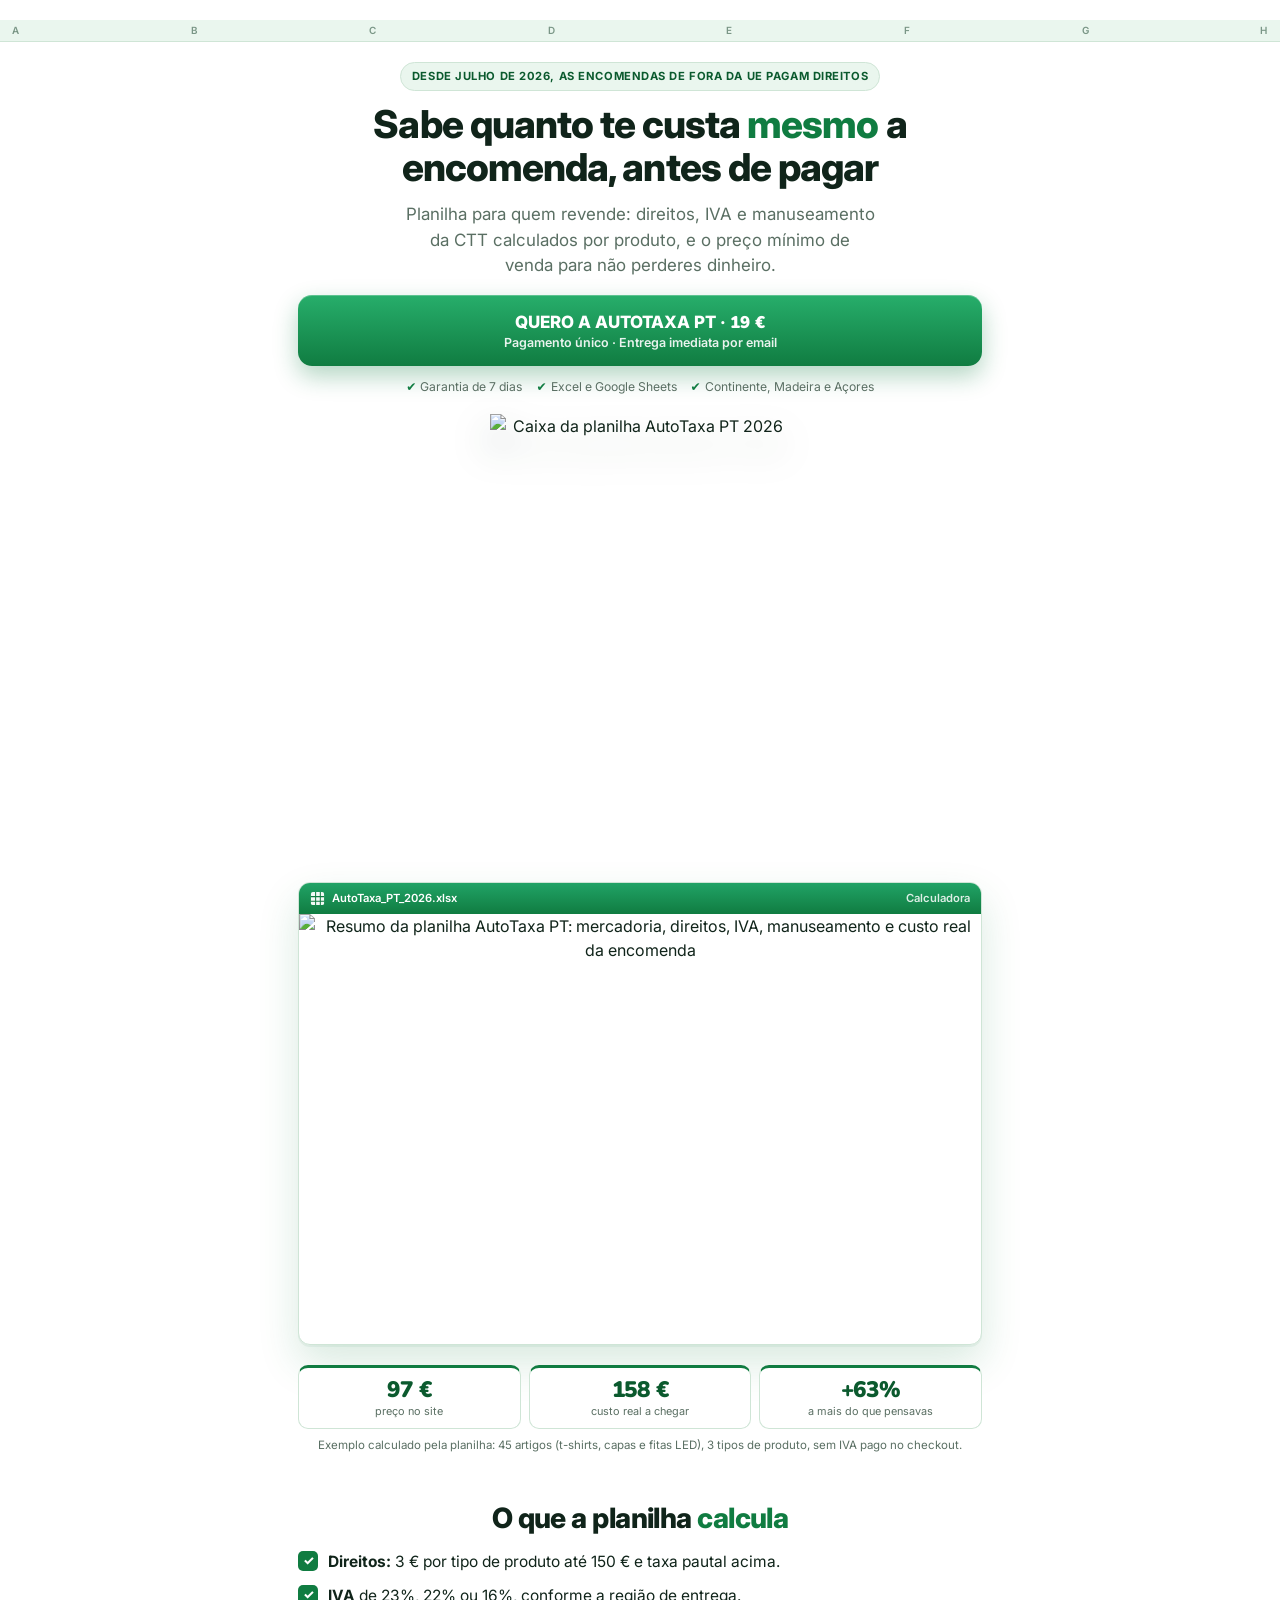
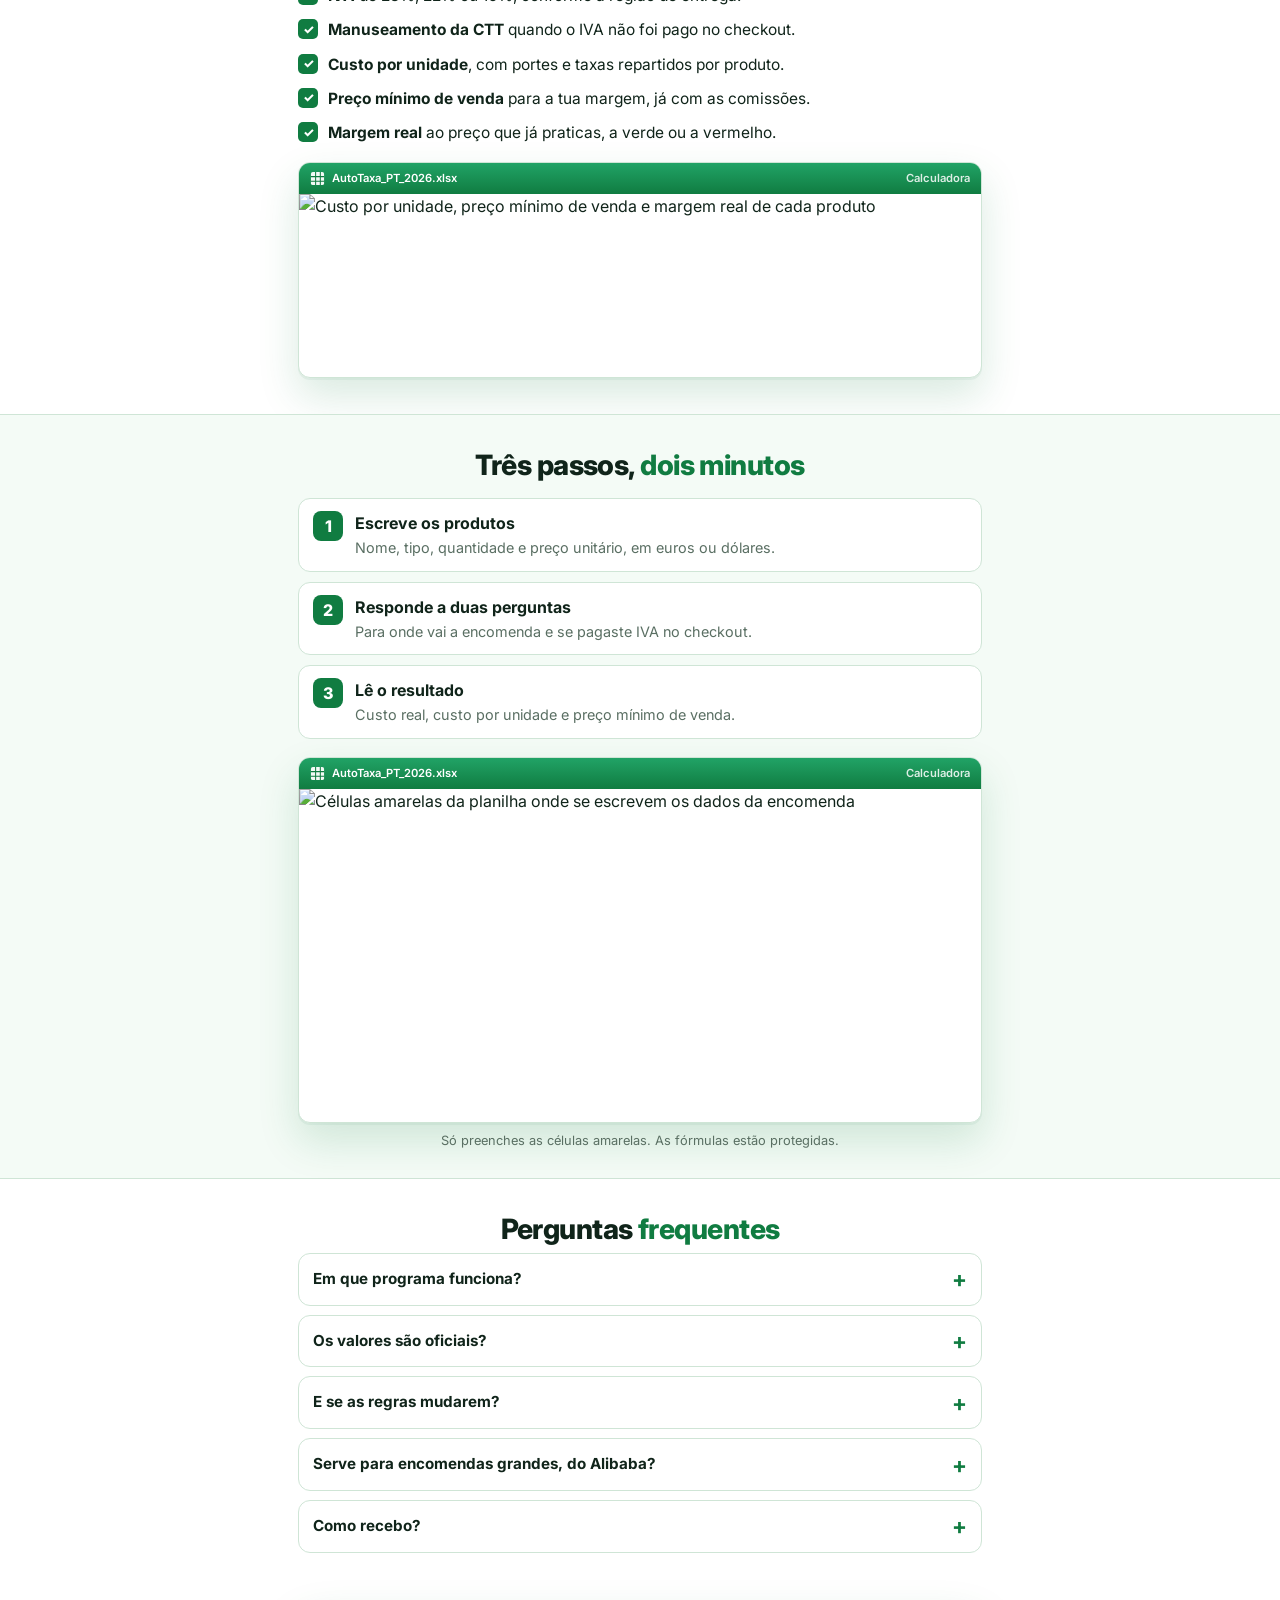
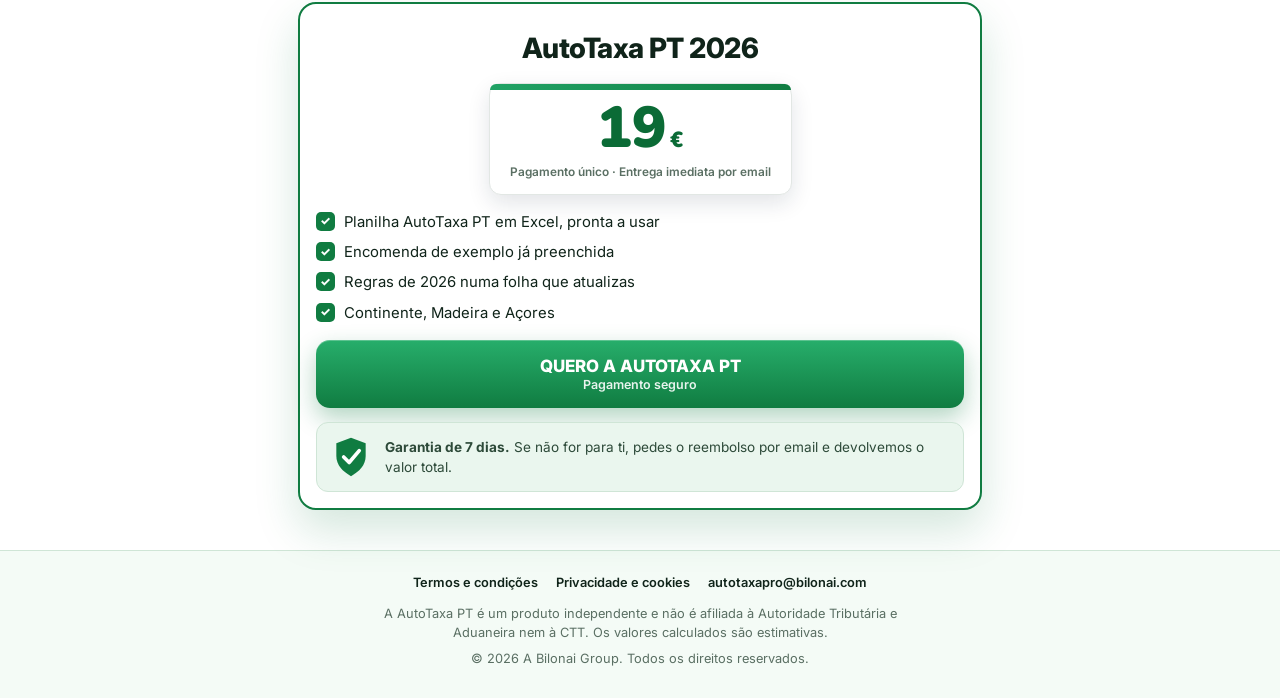
==== index.html @ 0595fadc "Add files via upload" ====
<!doctype html>
<html lang="pt-PT">
<head>
<meta charset="utf-8">
<meta name="viewport" content="width=device-width,initial-scale=1,viewport-fit=cover">
<title>AutoTaxa PT · Quanto custa mesmo a tua encomenda de fora da UE</title>
<meta name="description" content="Planilha para revendedores: direitos de 3 € por tipo de produto, IVA e manuseamento CTT calculados por produto, com o preço mínimo de venda. 19 €.">
<meta name="theme-color" content="#107c41">
<link rel="icon" type="image/png" href="favicon.png">
<link rel="preconnect" href="https://fonts.googleapis.com">
<link rel="preconnect" href="https://fonts.gstatic.com" crossorigin>
<link rel="stylesheet" href="https://fonts.googleapis.com/css2?family=Inter:wght@400;500;600;700;800&family=Nunito:wght@800;900&display=swap">
<link rel="stylesheet" href="pro.css">
</head>
<body>
<main>
<header class="hero">
  <div class="colstrip" aria-hidden="true"><span>A</span><span>B</span><span>C</span><span>D</span><span>E</span><span>F</span><span>G</span><span>H</span></div>
  <div class="wrap" style="padding-top:20px">
  <span class="eyebrow">Desde julho de 2026, as encomendas de fora da UE pagam direitos</span>
  <h1>Sabe quanto te custa <mark>mesmo</mark> a encomenda, antes de pagar</h1>
  <p class="sub">Planilha para quem revende: direitos, IVA e manuseamento da CTT calculados por produto, e o preço mínimo de venda para não perderes dinheiro.</p>
  <a class="btn" data-checkout="pro" href="#oferta">QUERO A AUTOTAXA PT · <b class="px">19 €</b><span>Pagamento único · Entrega imediata por email</span></a>
  <p class="trust"><span><i>✔</i>Garantia de 7 dias</span><span><i>✔</i>Excel e Google Sheets</span><span><i>✔</i>Continente, Madeira e Açores</span></p>
  <img class="pack" src="assets/img/caixa.webp" width="300" height="450" alt="Caixa da planilha AutoTaxa PT 2026" loading="eager">
  <figure class="win"><div class="win-bar"><svg viewBox="0 0 16 16" aria-hidden="true"><rect x="1" y="1" width="14" height="14" rx="2" fill="#fff" fill-opacity=".95"/><path d="M1 6h14M1 11h14M6 1v14M11 1v14" stroke="#107c41" stroke-width="1.1"/></svg><span>AutoTaxa_PT_2026.xlsx</span><b>Calculadora</b></div><img src="assets/img/resumo.webp" width="520" height="328" alt="Resumo da planilha AutoTaxa PT: mercadoria, direitos, IVA, manuseamento e custo real da encomenda" loading="eager"></figure>
  <div class="stats" aria-label="Exemplo da planilha">
    <div><b class="px">97 €</b><span>preço no site</span></div>
    <div><b class="px">158 €</b><span>custo real a chegar</span></div>
    <div><b class="px">+63%</b><span>a mais do que pensavas</span></div>
  </div>
  <p class="example-note">Exemplo calculado pela planilha: 45 artigos (t-shirts, capas e fitas LED), 3 tipos de produto, sem IVA pago no checkout.</p>
  </div>
</header>

<section><div class="wrap">
  <h2>O que a planilha <span>calcula</span></h2>
  <ul class="list">
    <li><b>Direitos:</b> 3 € por tipo de produto até 150 € e taxa pautal acima.</li>
    <li><b>IVA</b> de 23%, 22% ou 16%, conforme a região de entrega.</li>
    <li><b>Manuseamento da CTT</b> quando o IVA não foi pago no checkout.</li>
    <li><b>Custo por unidade</b>, com portes e taxas repartidos por produto.</li>
    <li><b>Preço mínimo de venda</b> para a tua margem, já com as comissões.</li>
    <li><b>Margem real</b> ao preço que já praticas, a verde ou a vermelho.</li>
  </ul>
  <figure class="win"><div class="win-bar"><svg viewBox="0 0 16 16" aria-hidden="true"><rect x="1" y="1" width="14" height="14" rx="2" fill="#fff" fill-opacity=".95"/><path d="M1 6h14M1 11h14M6 1v14M11 1v14" stroke="#107c41" stroke-width="1.1"/></svg><span>AutoTaxa_PT_2026.xlsx</span><b>Calculadora</b></div><img src="assets/img/precos.webp" width="755" height="202" alt="Custo por unidade, preço mínimo de venda e margem real de cada produto" loading="lazy"></figure>
</div></section>

<div class="alt"><div class="wrap">
  <h2>Três passos, <span>dois minutos</span></h2>
  <ol class="steps">
    <li><b>Escreve os produtos</b><span>Nome, tipo, quantidade e preço unitário, em euros ou dólares.</span></li>
    <li><b>Responde a duas perguntas</b><span>Para onde vai a encomenda e se pagaste IVA no checkout.</span></li>
    <li><b>Lê o resultado</b><span>Custo real, custo por unidade e preço mínimo de venda.</span></li>
  </ol>
  <figure class="win"><div class="win-bar"><svg viewBox="0 0 16 16" aria-hidden="true"><rect x="1" y="1" width="14" height="14" rx="2" fill="#fff" fill-opacity=".95"/><path d="M1 6h14M1 11h14M6 1v14M11 1v14" stroke="#107c41" stroke-width="1.1"/></svg><span>AutoTaxa_PT_2026.xlsx</span><b>Calculadora</b></div><img src="assets/img/dados.webp" width="565" height="276" alt="Células amarelas da planilha onde se escrevem os dados da encomenda" loading="lazy"></figure>
  <p class="cap">Só preenches as células amarelas. As fórmulas estão protegidas.</p>
</div></div>

<section><div class="wrap">
  <h2>Perguntas <span>frequentes</span></h2>
  <details><summary>Em que programa funciona?</summary><p>No Excel (computador ou telemóvel) e no Google Sheets.</p></details>
  <details><summary>Os valores são oficiais?</summary><p>São uma estimativa feita com as regras publicadas pela CTT. O valor oficial é o apurado pela Autoridade Tributária e Aduaneira ou pela transportadora.</p></details>
  <details><summary>E se as regras mudarem?</summary><p>Todos os valores (direito fixo, IVA, manuseamento, câmbio) estão numa folha de parâmetros que atualizas em segundos. Quando as regras mudarem, atualizamos a planilha.</p></details>
  <details><summary>Serve para encomendas grandes, do Alibaba?</summary><p>Sim. Acima de 150 € a planilha usa a taxa pautal de cada produto e o custo do despacho.</p></details>
  <details><summary>Como recebo?</summary><p>Por email, logo após o pagamento.</p></details>
</div></section>

<section id="oferta"><div class="wrap">
  <div class="offer">
    <h2 style="margin-top:6px">AutoTaxa PT 2026</h2>
    <div class="tagwrap"><div class="pricetag"><span class="now px">19<small>€</small></span><span class="note">Pagamento único · Entrega imediata por email</span></div></div>
    <ul>
      <li>Planilha AutoTaxa PT em Excel, pronta a usar</li>
      <li>Encomenda de exemplo já preenchida</li>
      <li>Regras de 2026 numa folha que atualizas</li>
      <li>Continente, Madeira e Açores</li>
    </ul>
    <a class="btn" data-checkout="pro" href="#">QUERO A AUTOTAXA PT<span>Pagamento seguro</span></a>
    <div class="guarantee"><svg viewBox="0 0 48 48" aria-hidden="true"><path d="M24 3 L40 9 V23 C40 33 33 40 24 45 C15 40 8 33 8 23 V9 Z" fill="#107c41"/><path d="M16 24 L22 30 L33 17" fill="none" stroke="#fff" stroke-width="4" stroke-linecap="round" stroke-linejoin="round"/></svg><p><b>Garantia de 7 dias.</b> Se não for para ti, pedes o reembolso por email e devolvemos o valor total.</p></div>
  </div>
</div></section>
</main>
<footer class="site-footer"><div class="wrap">
  <nav><a href="termos.html">Termos e condições</a><a href="privacidade.html">Privacidade e cookies</a><a data-cfg-row data-cfg="email" href="#">Suporte</a></nav>
  <p>A AutoTaxa PT é um produto independente e não é afiliada à Autoridade Tributária e Aduaneira nem à CTT. Os valores calculados são estimativas.</p>
  <p>© <span id="year">2026</span> <span data-cfg="vendedor">A Bilonai Group</span>. Todos os direitos reservados.</p>
</div></footer>
<script src="config.js"></script>
<script src="site.js"></script>
</body>
</html>
---- pro.css ----
/* AutoTaxa Pro · tema branco e verde (estilo folha de cálculo) */
:root{--g:#107c41;--g2:#21a366;--g3:#0b5a2e;--mint:#eaf6ee;--mint2:#f4fbf6;--line:#cfe5d6;--ink:#10241a;--mut:#5a6f63;--red:#b3151f;--navy:#14213d;--cta1:#27ae6b;--cta2:#107c41;--warn:#d93636}
*{box-sizing:border-box;margin:0;padding:0}
html{-webkit-text-size-adjust:100%;background:#fff;color-scheme:light}
body{font-family:'Inter',system-ui,-apple-system,Segoe UI,Roboto,sans-serif;background:#fff;color:var(--ink);line-height:1.5;min-height:100vh}
body::before{content:'';position:absolute;inset:0 0 auto 0;height:560px;z-index:-1;pointer-events:none;background-image:linear-gradient(#e4f0e8 1px,transparent 1px),linear-gradient(90deg,#e4f0e8 1px,transparent 1px);background-size:64px 26px;-webkit-mask-image:linear-gradient(#000 0,transparent 100%);mask-image:linear-gradient(#000 0,transparent 100%)}
img{max-width:100%;height:auto;display:block}
a{color:inherit}
[hidden]{display:none!important}
.px{font-family:'Nunito','Inter',sans-serif;font-weight:900;font-variant-numeric:tabular-nums;letter-spacing:-.01em}
.wrap{width:100%;max-width:560px;margin:0 auto;padding:0 18px}
section{padding:34px 0 6px}
h1{font-size:clamp(1.6rem,6.6vw,2.4rem);line-height:1.14;font-weight:800;letter-spacing:-.025em;text-align:center;color:var(--ink)}
h1 mark{background:none;color:var(--g)}
h1 .soft{color:var(--mut);font-weight:600}
h2{font-size:clamp(1.3rem,5.2vw,1.75rem);line-height:1.2;font-weight:800;text-align:center;letter-spacing:-.02em;margin-bottom:6px}
h2 span{color:var(--g)}
.lead{color:var(--mut);text-align:center;font-size:.95rem;margin:0 auto 16px;max-width:460px}

/* colunas decorativas estilo folha */
.colstrip{display:flex;justify-content:space-between;background:var(--mint);border-bottom:1px solid var(--line);padding:3px 12px;font-size:.62rem;font-weight:600;color:#7a9686;letter-spacing:.08em}

/* barra de prova */
.live-bar{position:fixed;top:0;left:0;right:0;z-index:60;background:var(--g);color:#fff;text-align:center;font-weight:700;padding:9px 12px;font-size:.84rem;animation:barIn .5s ease}
body.bar-on{padding-top:38px}
@keyframes barIn{from{transform:translateY(-100%)}to{transform:none}}

/* hero */
.hero{padding:20px 0 8px;text-align:center}
.eyebrow{display:inline-block;font-size:.7rem;font-weight:700;letter-spacing:.05em;text-transform:uppercase;color:var(--g3);background:var(--mint);border:1px solid var(--line);padding:5px 11px;border-radius:999px;margin-bottom:12px}
.sub{margin:12px auto 16px;color:var(--mut);font-size:clamp(.95rem,3.8vw,1.06rem);max-width:470px}

/* botões */
.btn{display:block;width:100%;text-align:center;text-decoration:none;font:800 1.06rem 'Inter',sans-serif;color:#fff;background:linear-gradient(180deg,var(--cta1),var(--cta2));padding:16px 18px;border-radius:14px;border:0;box-shadow:0 10px 24px rgba(16,124,65,.32),inset 0 1px 0 rgba(255,255,255,.25);animation:pulse 2.6s ease-in-out infinite}
.btn span{display:block;font-size:.78rem;font-weight:600;opacity:.9;margin-top:1px}
.btn:active{transform:scale(.98)}
.btn.ghost{background:#fff;color:var(--g3);border:2px solid var(--g);box-shadow:none;animation:none}
@keyframes pulse{0%,100%{box-shadow:0 10px 24px rgba(16,124,65,.32),0 0 0 0 rgba(33,163,102,.35)}50%{box-shadow:0 10px 24px rgba(16,124,65,.32),0 0 0 10px rgba(33,163,102,0)}}
.trust{display:flex;justify-content:center;flex-wrap:wrap;gap:6px 14px;margin:12px 0 0;font-size:.76rem;color:var(--mut)}
.trust i{font-style:normal;color:var(--g);font-weight:800;margin-right:4px}

/* janela de folha de cálculo (prints) */
.win{margin:18px auto 0;border:1px solid var(--line);border-radius:12px;overflow:hidden;background:#fff;box-shadow:0 18px 40px rgba(16,124,65,.16),0 2px 0 rgba(16,124,65,.06)}
.win-bar{display:flex;align-items:center;gap:7px;background:linear-gradient(180deg,var(--g2),var(--g));color:#fff;padding:7px 11px;font-size:.7rem;font-weight:600}
.win-bar svg{width:15px;height:15px;flex:none}
.win-bar b{margin-left:auto;font-weight:600;opacity:.85}
.win img{width:100%}
.cap{font-size:.8rem;color:var(--mut);text-align:center;margin:8px auto 0;max-width:420px}
.stats{display:grid;grid-template-columns:repeat(3,1fr);gap:8px;margin:20px 0 0}
.stats div{background:#fff;border:1px solid var(--line);border-top:3px solid var(--g);border-radius:10px;padding:10px 4px 9px;text-align:center}
.stats b{display:block;font-size:clamp(1.05rem,4.8vw,1.4rem);color:var(--g3);line-height:1.1}
.stats span{display:block;font-size:.68rem;color:var(--mut);margin-top:3px;line-height:1.25;padding:0 3px}
.example-note{font-size:.72rem;color:var(--mut);text-align:center;margin:8px 0 6px}

/* secções */
.alt{background:var(--mint2);border-top:1px solid var(--line);border-bottom:1px solid var(--line);margin-top:30px;padding:34px 0 28px}
.list{list-style:none;display:grid;gap:11px;margin:14px 0}
.list li{padding-left:30px;position:relative;font-size:.97rem}
.list li b{color:var(--ink)}
.list li::before{content:'✓';position:absolute;left:0;top:1px;width:20px;height:20px;border-radius:5px;background:var(--g);color:#fff;font-weight:800;font-size:.8rem;display:grid;place-items:center}
.steps{list-style:none;counter-reset:s;display:grid;gap:10px;margin:16px 0 4px}
.steps li{counter-increment:s;position:relative;background:#fff;border:1px solid var(--line);border-radius:12px;padding:12px 14px 12px 56px}
.steps li::before{content:counter(s);position:absolute;left:14px;top:12px;width:30px;height:30px;border-radius:8px;background:var(--g);color:#fff;font-weight:800;display:grid;place-items:center}
.steps b{display:block;font-weight:700}
.steps span{display:block;color:var(--mut);font-size:.9rem;margin-top:2px}
.pair{display:grid;gap:16px}
.legend-chip{display:inline-block;font-size:.72rem;font-weight:700;color:var(--g3);background:var(--mint);border:1px solid var(--line);border-radius:6px;padding:2px 8px;margin:0 0 8px}

/* testemunhos */
.carousel{display:flex;gap:12px;overflow-x:auto;scroll-snap-type:x mandatory;padding:4px 18px 14px;margin:0 -18px;-webkit-overflow-scrolling:touch;scrollbar-width:none}
.carousel::-webkit-scrollbar{display:none}
.carousel img{flex:0 0 76%;max-width:300px;scroll-snap-align:center;border-radius:14px;border:1px solid var(--line);background:#fff;box-shadow:0 8px 20px rgba(16,124,65,.1)}
.swipe{text-align:center;font-size:.78rem;color:var(--mut);margin-top:-4px}

/* copy */
.copy p{margin:10px 0}
.copy .for{background:var(--mint);border:1px solid var(--line);border-left:4px solid var(--g);border-radius:10px;padding:4px 14px}
.copy .for p{font-size:.95rem}
.callout{background:#fff8e6;border:1px solid #f0d98a;border-radius:12px;padding:12px 14px;margin:16px 0;font-size:.95rem;text-align:center}
.callout b{color:var(--red)}

/* faq */
details{background:#fff;border:1px solid var(--line);border-radius:12px;margin-bottom:9px;overflow:hidden}
summary{cursor:pointer;list-style:none;padding:14px 44px 14px 14px;font-weight:700;font-size:.95rem;position:relative}
summary::-webkit-details-marker{display:none}
summary::after{content:'+';position:absolute;right:14px;top:50%;transform:translateY(-50%);color:var(--g);font-size:1.4rem;font-weight:700}
details[open] summary::after{content:'–'}
details[open]{border-color:var(--g2)}
details p{padding:0 14px 14px;color:#33493c;font-size:.93rem}

/* etiqueta de preço (estilo prateleira) */
.pricetag{display:inline-block;background:#fff;border:1px solid #e2e7e4;border-radius:12px;padding:10px 20px 12px;box-shadow:0 8px 22px rgba(20,33,61,.12);position:relative;text-align:center;min-width:210px}
.pricetag::before{content:'';position:absolute;left:0;right:0;top:0;height:6px;background:linear-gradient(90deg,var(--g2),var(--g));border-radius:12px 12px 0 0}
.pricetag .old{display:inline-block;position:relative;color:var(--navy);font-size:1.7rem;margin-top:14px;line-height:1}
.pricetag .old::after{content:'';position:absolute;left:-4px;right:-4px;top:52%;height:3px;background:var(--red);transform:rotate(-6deg);border-radius:2px}
.pricetag .old small{font-size:.5em;font-weight:800;margin-left:3px}
.pricetag .now{display:block;color:#0b6b36;font-size:clamp(2.6rem,13vw,3.6rem);line-height:1;margin-top:6px}
.pricetag .now small{font-size:.38em;margin-left:4px}
.pricetag .note{display:block;font-family:'Inter',sans-serif;font-size:.74rem;font-weight:600;color:var(--mut);margin-top:6px}
.tagwrap{text-align:center;margin:18px 0 6px}

/* oferta */
.offer{background:#fff;border:2px solid var(--g);border-radius:18px;padding:22px 16px 16px;text-align:center;box-shadow:0 20px 44px rgba(16,124,65,.18);position:relative}
.offer .ribbon{position:absolute;top:-13px;left:50%;transform:translateX(-50%);background:var(--g);color:#fff;font-size:.72rem;font-weight:800;letter-spacing:.06em;text-transform:uppercase;padding:5px 14px;border-radius:999px;white-space:nowrap}
.offer ul{list-style:none;text-align:left;display:grid;gap:8px;margin:16px 0 16px;font-size:.93rem}
.offer li{padding-left:28px;position:relative}
.offer li::before{content:'✓';position:absolute;left:0;top:1px;width:19px;height:19px;border-radius:5px;background:var(--g);color:#fff;font-weight:800;font-size:.75rem;display:grid;place-items:center}
.guarantee{display:flex;gap:12px;align-items:center;text-align:left;background:var(--mint);border:1px solid var(--line);border-radius:12px;padding:12px;margin-top:14px;font-size:.85rem;color:#2d4a39}
.guarantee svg{width:44px;height:44px;flex:none}
.guarantee p{margin:0}

/* sticky + footer */
.sticky{position:fixed;left:0;right:0;bottom:0;z-index:50;padding:10px 14px calc(10px + env(safe-area-inset-bottom));background:rgba(255,255,255,.97);border-top:2px solid var(--g);box-shadow:0 -8px 24px rgba(16,124,65,.14);transform:translateY(110%);transition:transform .35s ease}
.sticky.show{transform:none}
.sticky .btn{max-width:520px;margin:0 auto;padding:12px 14px;font-size:1rem;animation:none}
.sticky .btn span{font-size:.72rem}
.site-footer{border-top:1px solid var(--line);margin-top:34px;padding:22px 0 24px;text-align:center;color:var(--mut);font-size:.8rem;background:var(--mint2)}
.site-footer nav{display:flex;justify-content:center;gap:18px;margin-bottom:12px;flex-wrap:wrap}
.site-footer nav a{color:var(--ink);text-decoration:none;font-weight:600}
.site-footer p{max-width:520px;margin:6px auto}
body.has-sticky .site-footer{padding-bottom:96px}

/* downsell / mini */
.ds-banner{background:var(--warn);color:#fff;text-align:center;font-weight:800;padding:10px 14px;font-size:.88rem;letter-spacing:.02em}
.ds-banner.off{background:#64748b}
.ds{padding:20px 0 8px;text-align:center}
.ds h1{margin:14px 0 8px}
.ds .sub{margin-top:8px}
.timer{margin:16px auto 6px;max-width:330px;background:#fff;border:1px solid var(--line);border-radius:16px;padding:12px 16px 14px;box-shadow:0 10px 24px rgba(16,124,65,.12)}
.timer-lbl{display:block;font-size:.72rem;letter-spacing:.07em;text-transform:uppercase;color:var(--mut);font-weight:700}
.timer b{display:block;font-size:3rem;line-height:1.1;color:var(--g3);font-variant-numeric:tabular-nums}
.timer-bar{height:6px;border-radius:99px;background:#e1efe6;overflow:hidden;margin-top:6px}
.timer-bar i{display:block;height:100%;width:100%;background:var(--g2);border-radius:99px;transition:width .3s linear}
body.urgent .timer{border-color:var(--warn)}
body.urgent .timer b{color:var(--warn)}
body.urgent .timer-bar i{background:var(--warn)}
.seal{width:150px;height:150px;margin:6px auto 0;display:block;filter:drop-shadow(0 10px 18px rgba(16,124,65,.3))}
.safe{list-style:none;display:grid;gap:9px;margin:18px auto 4px;max-width:420px;text-align:left}
.safe li{position:relative;padding-left:30px;font-size:.92rem;color:#2d4a39}
.safe li::before{content:'✓';position:absolute;left:0;top:0;width:20px;height:20px;border-radius:5px;background:var(--g);color:#fff;font-weight:800;font-size:.8rem;display:grid;place-items:center}
.safe b{color:var(--ink)}
.nothanks{display:block;text-align:center;margin:18px 0 8px;font-size:.82rem;color:var(--mut)}
.btn.ghost+.btn.ghost,.btn+.btn.ghost{margin-top:12px}
.mini-note{font-size:.82rem;color:var(--mut);margin:10px 0 0}
.box.upgrade{margin-top:26px;text-align:left;background:#fff;border:2px solid var(--g);border-radius:16px;padding:18px;box-shadow:0 14px 34px rgba(16,124,65,.14)}
.box.upgrade .tag{display:block;text-align:center;font-size:.72rem;letter-spacing:.06em;text-transform:uppercase;color:var(--g);font-weight:800;margin-bottom:6px}
.box.upgrade h2{font-size:1.25rem}
@media(min-width:700px){.wrap{max-width:720px}.pair{grid-template-columns:1fr 1fr;align-items:start}}

/* termos / privacidade */
.legal{padding:22px 0 8px}
.legal h1{text-align:left;font-size:1.6rem;margin:10px 0 4px}
.legal h2{text-align:left;font-size:1.1rem;margin:20px 0 6px;color:var(--g3)}
.legal p,.legal li{font-size:.95rem;color:#2d4a39;margin:0 0 8px}
.legal ul{margin:0 0 10px 20px}
.legal .back{display:inline-block;text-decoration:none;font-weight:700;color:var(--g);font-size:.9rem}
.legal .upd{color:var(--mut);font-size:.82rem;margin-bottom:10px}

/* ===== AutoTaxa PT ===== */
.pv{display:grid;grid-template-columns:1fr 1fr;gap:10px;margin:14px 0}
.pv img{border-radius:10px;border:1px solid var(--line);box-shadow:0 8px 20px rgba(16,36,26,.10);-webkit-user-drag:none;user-select:none;pointer-events:none}
.pv.one{grid-template-columns:1fr}
.up-top{background:#fff6d6;border-bottom:1px solid #f1df9a;color:#5c4700;text-align:center;font-weight:700;font-size:.86rem;padding:9px 12px}
.ok-top{background:var(--g);color:#fff;text-align:center;font-weight:700;font-size:.86rem;padding:9px 12px}
.cookie{position:fixed;left:12px;right:12px;bottom:12px;z-index:80;max-width:560px;margin:0 auto;background:#10241a;color:#e6f2ea;border-radius:14px;padding:14px 16px;font-size:.84rem;box-shadow:0 14px 34px rgba(0,0,0,.3)}
.cookie p{margin:0 0 10px}
.cookie a{color:#9be2b9}
.cookie div{display:flex;gap:8px}
.cookie button{flex:1;border:0;border-radius:10px;padding:10px;font:700 .86rem Inter,sans-serif;cursor:pointer}
.cookie .y{background:#27ae6b;color:#fff}
.cookie .n{background:#2b3d33;color:#e6f2ea}
.legal-page h1{text-align:left;font-size:1.6rem;margin:24px 0 12px}
.legal-page h2{text-align:left;font-size:1.1rem;margin:20px 0 6px}
.legal-page p,.legal-page li{font-size:.92rem;color:#2c3e34;margin-bottom:8px}
.legal-page ul{padding-left:18px}

.pack{display:block;width:min(300px,72%);height:auto;margin:18px auto 0;filter:drop-shadow(0 18px 18px rgba(16,36,26,.28));-webkit-user-drag:none;pointer-events:none}
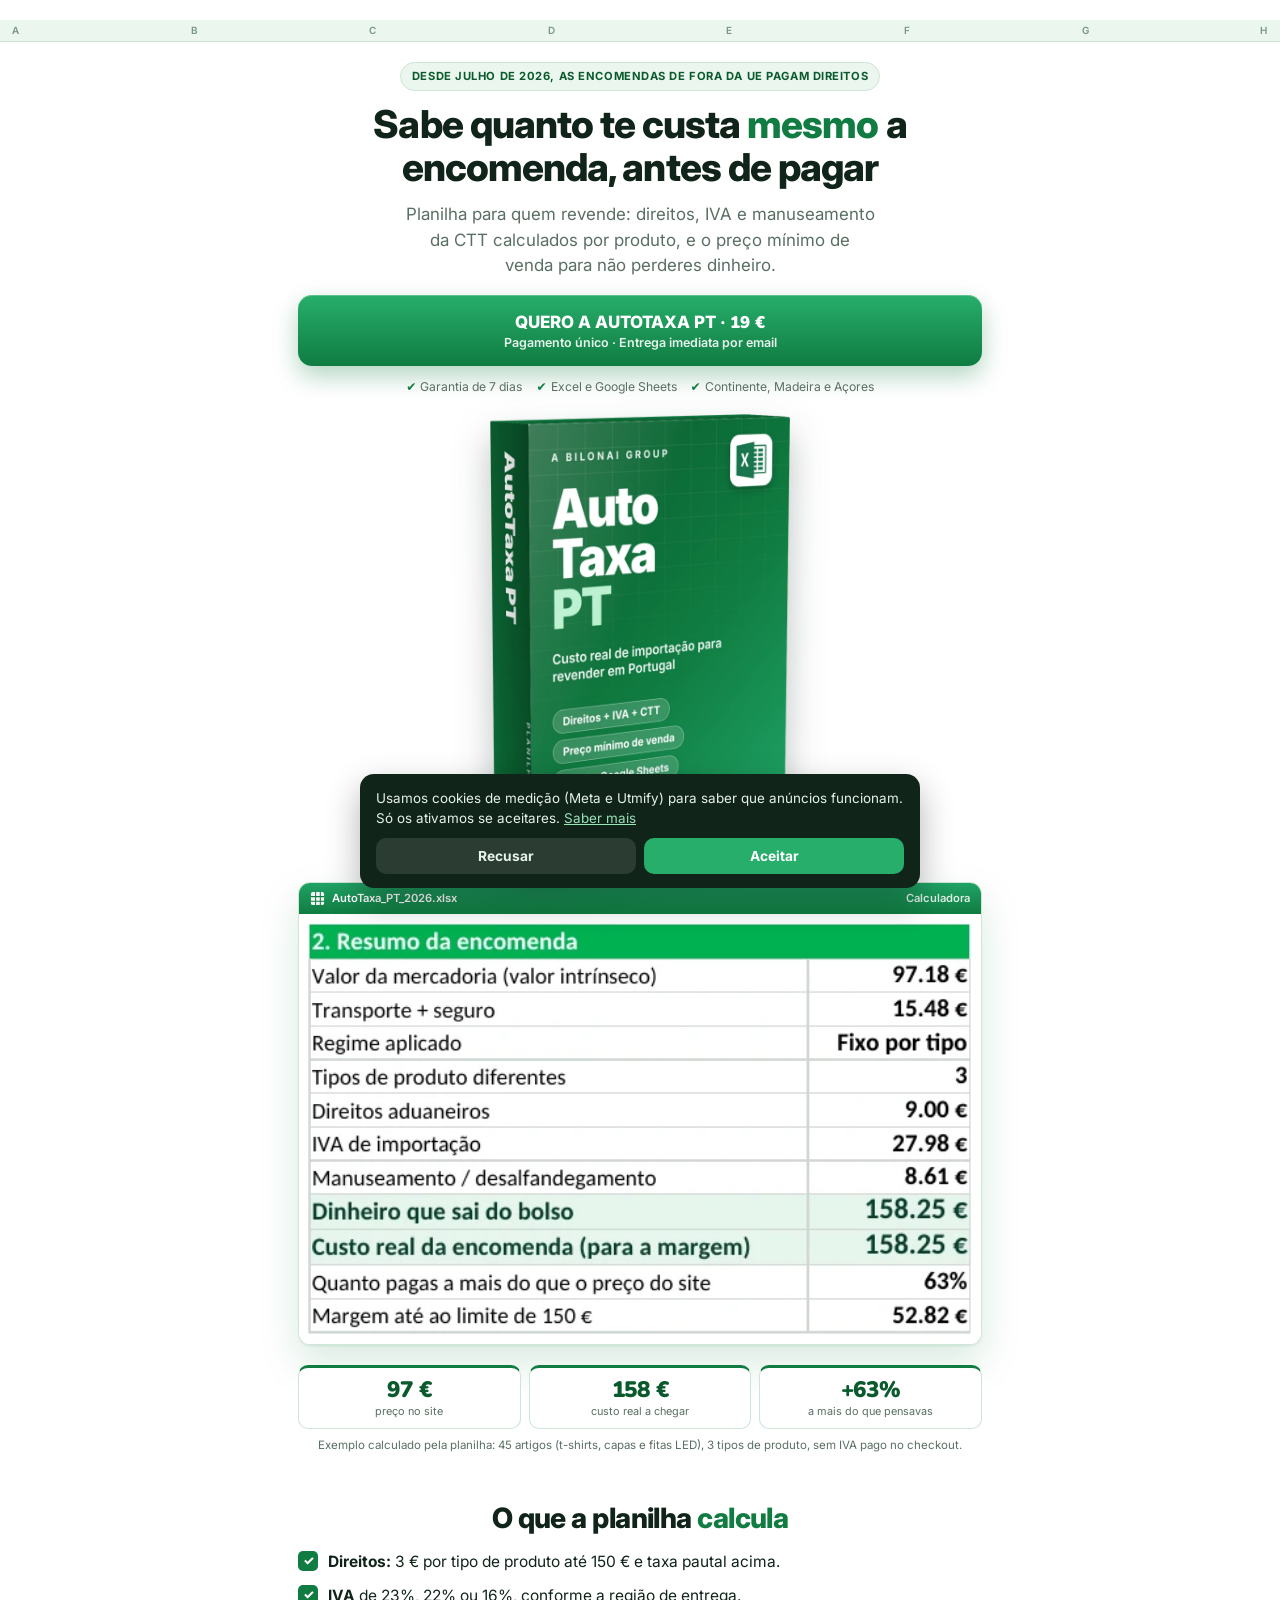
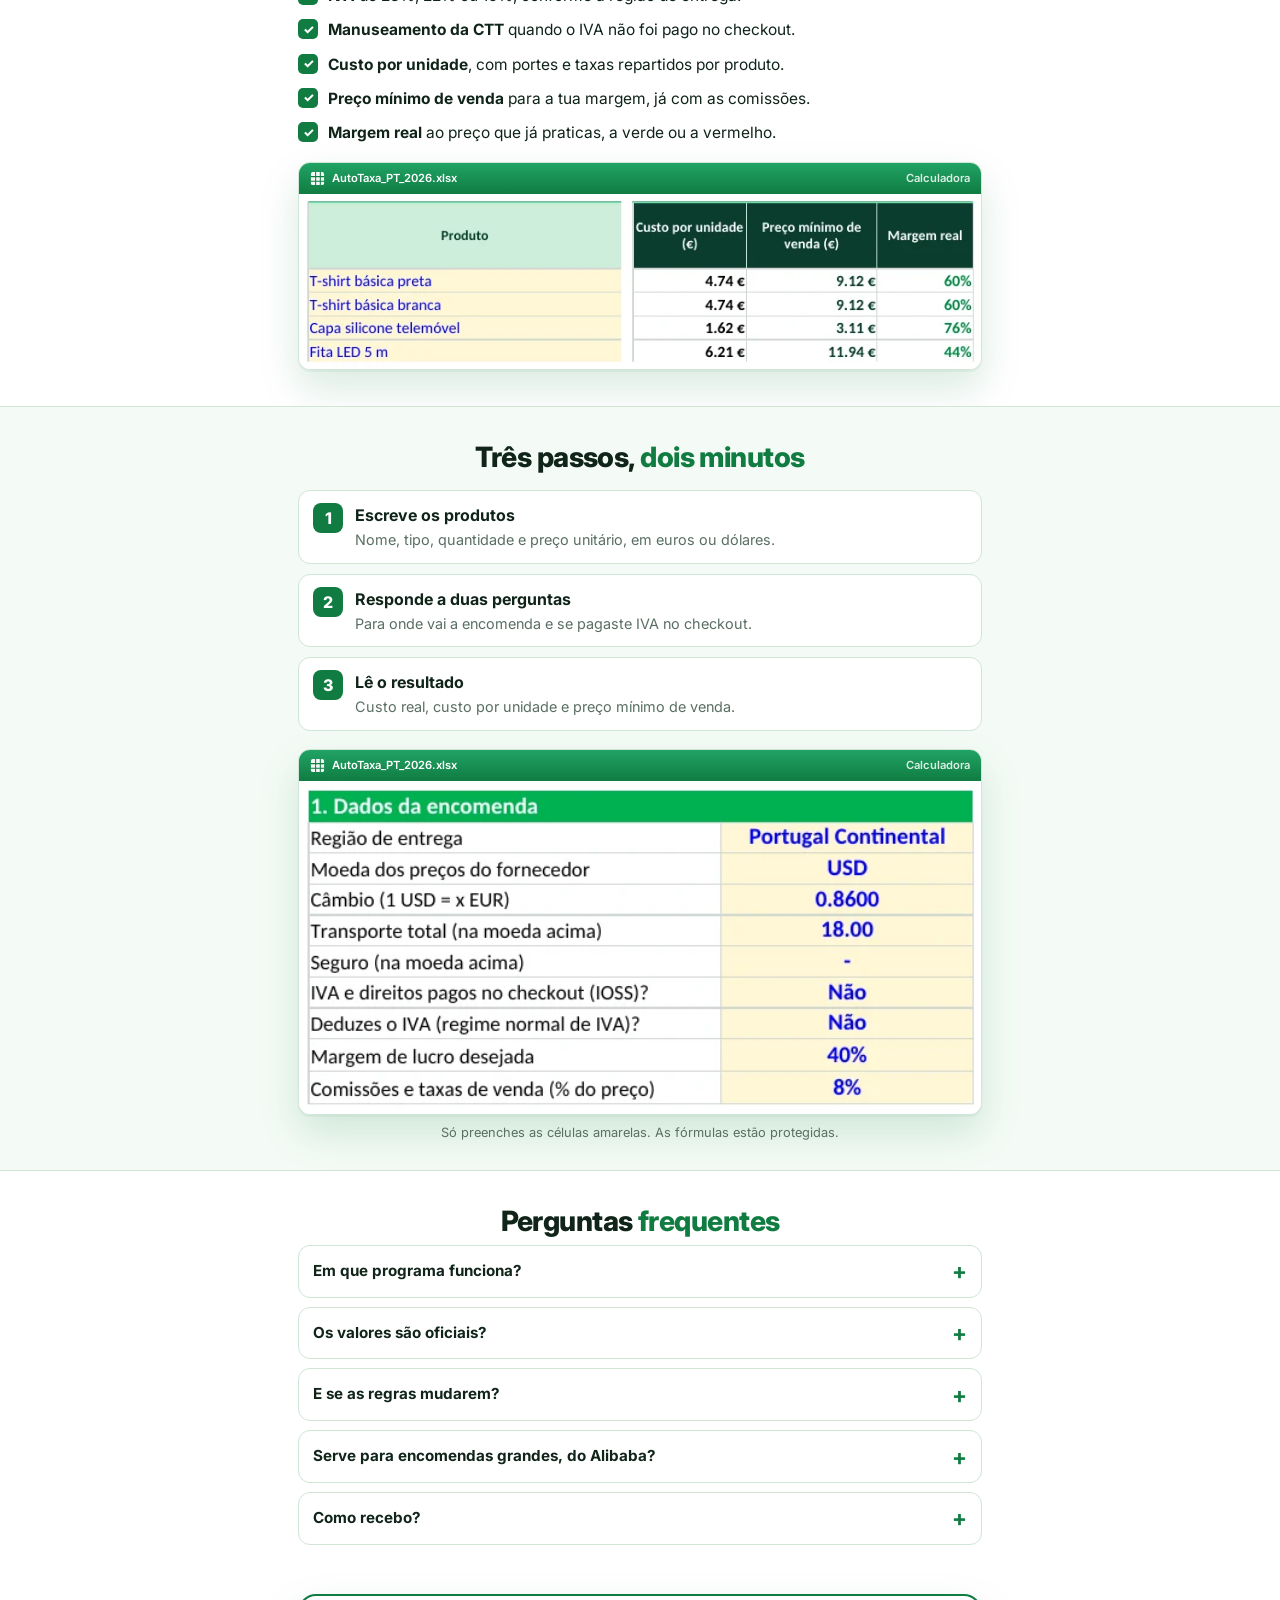
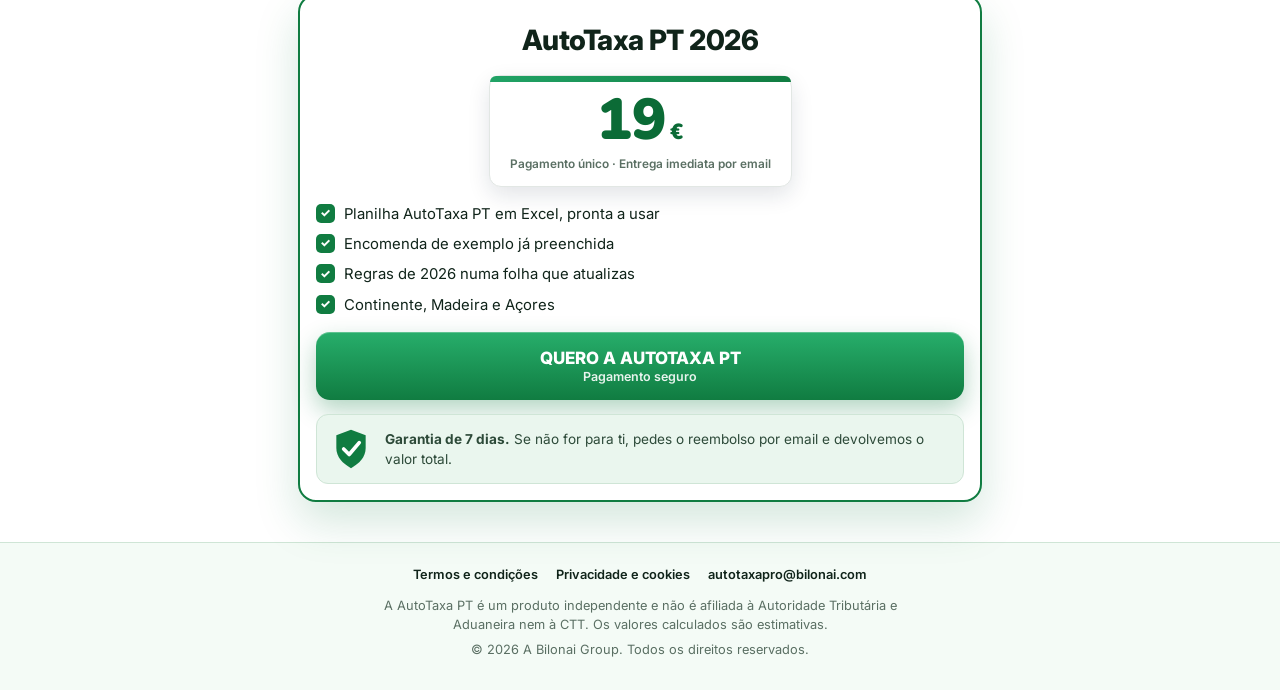
==== commit 4bde382d: "Add files via upload" ====
--- a/index.html
+++ b/index.html
@@ -12,7 +12,7 @@
 <link rel="stylesheet" href="https://fonts.googleapis.com/css2?family=Inter:wght@400;500;600;700;800&family=Nunito:wght@800;900&display=swap">
 <link rel="stylesheet" href="pro.css">
 </head>
-<body>
+<body data-utmify>
 <main>
 <header class="hero">
   <div class="colstrip" aria-hidden="true"><span>A</span><span>B</span><span>C</span><span>D</span><span>E</span><span>F</span><span>G</span><span>H</span></div>
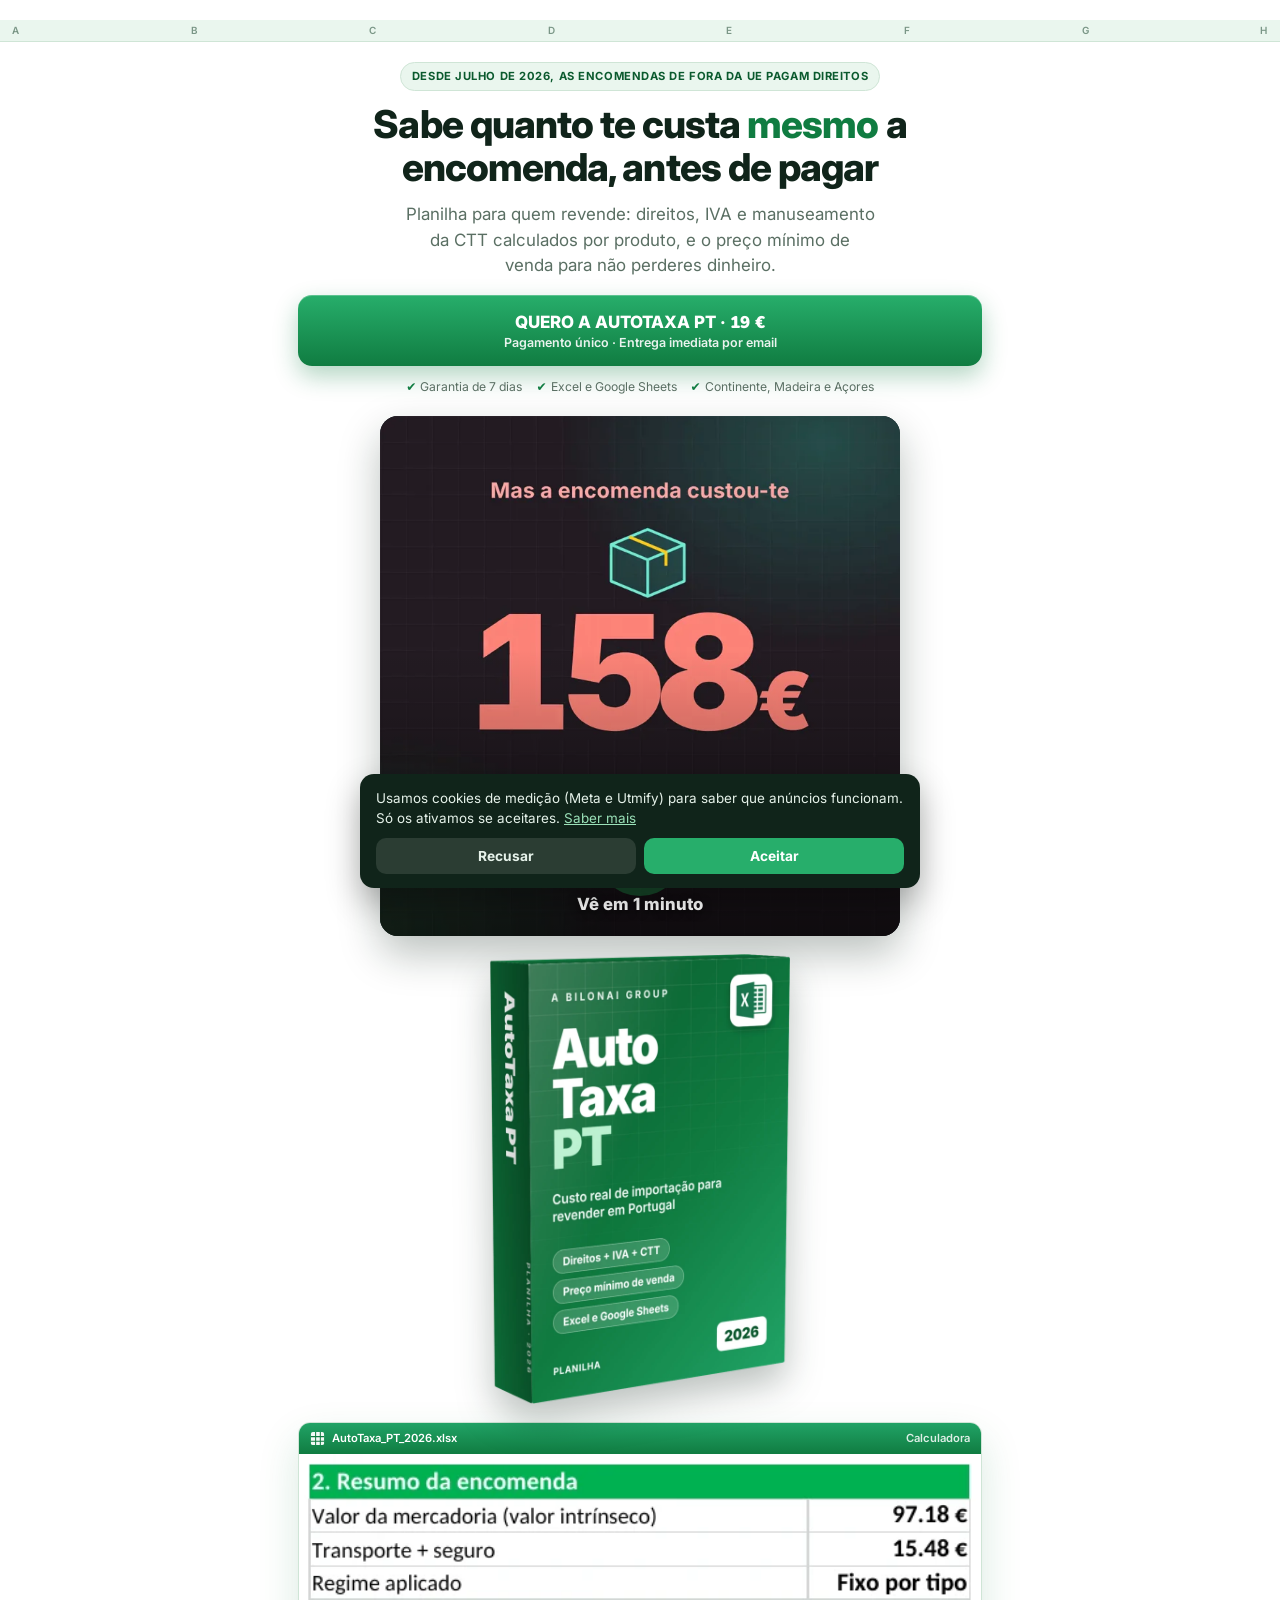
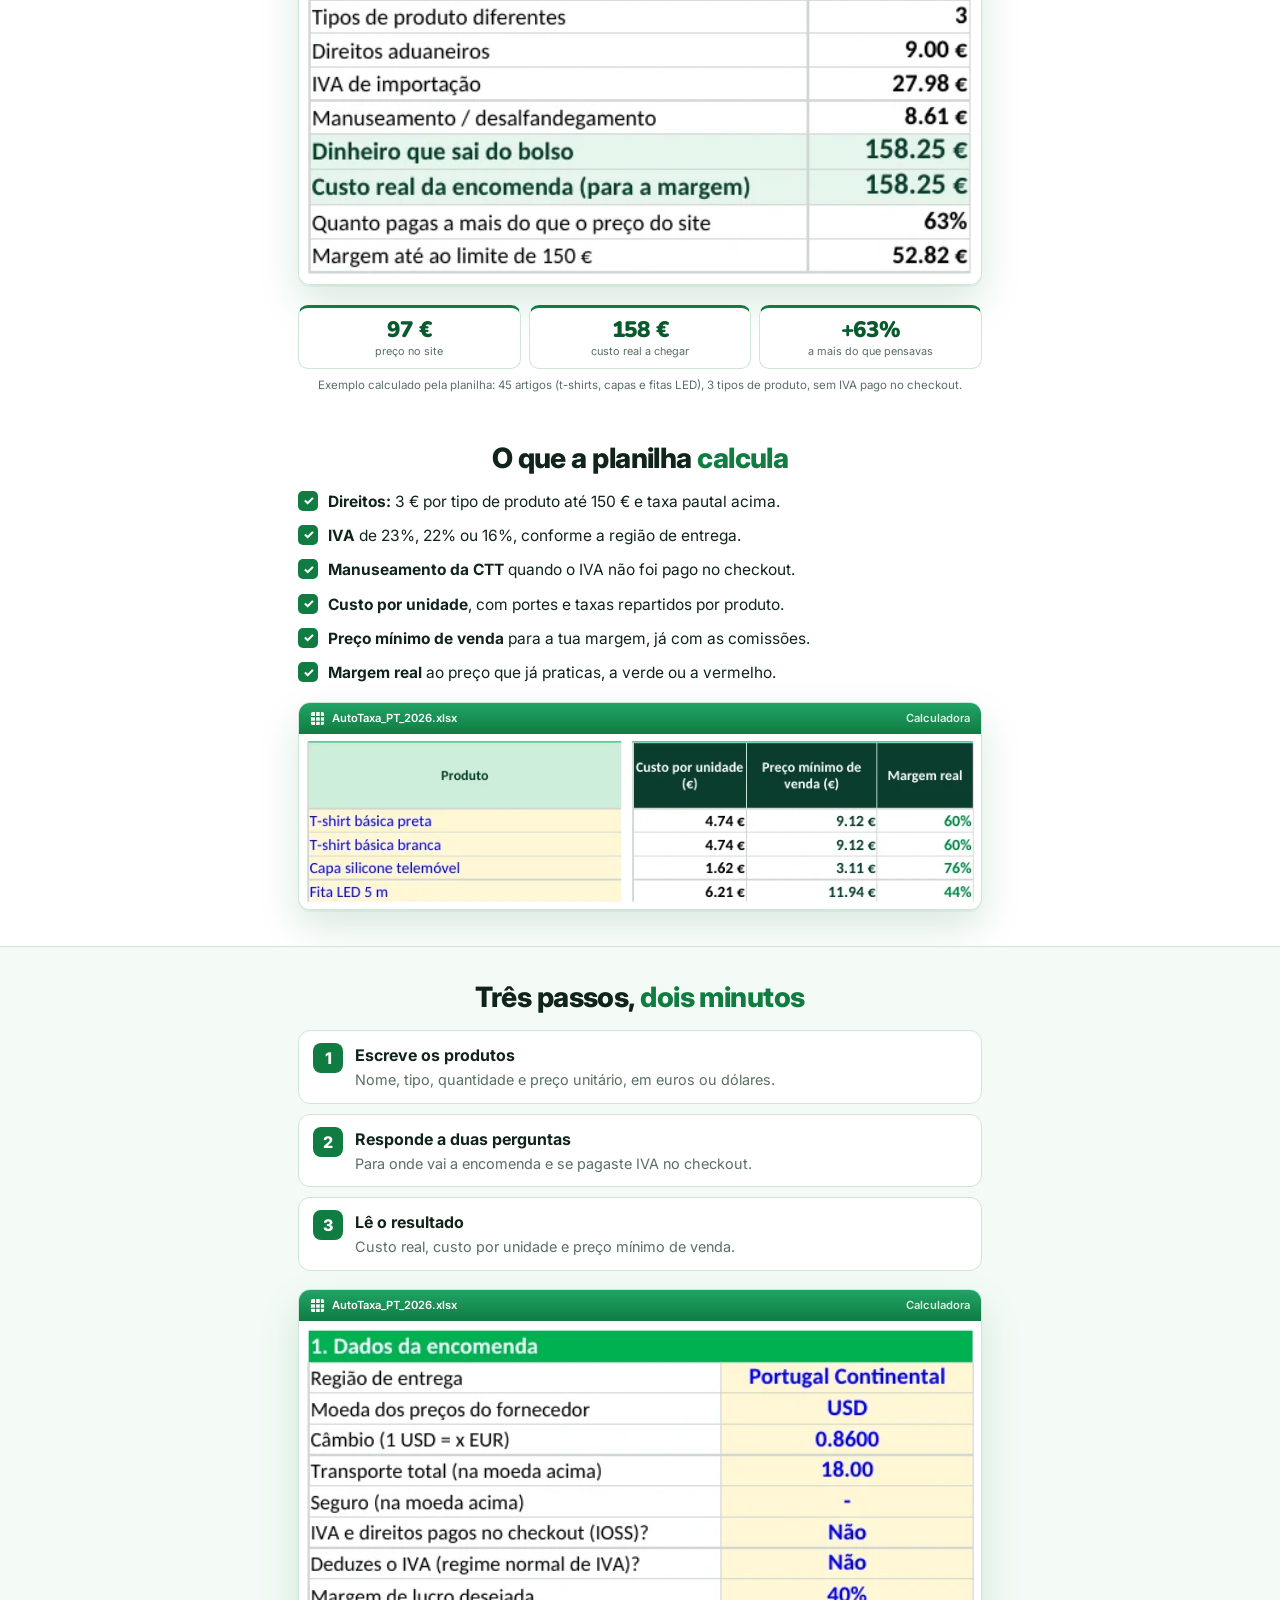
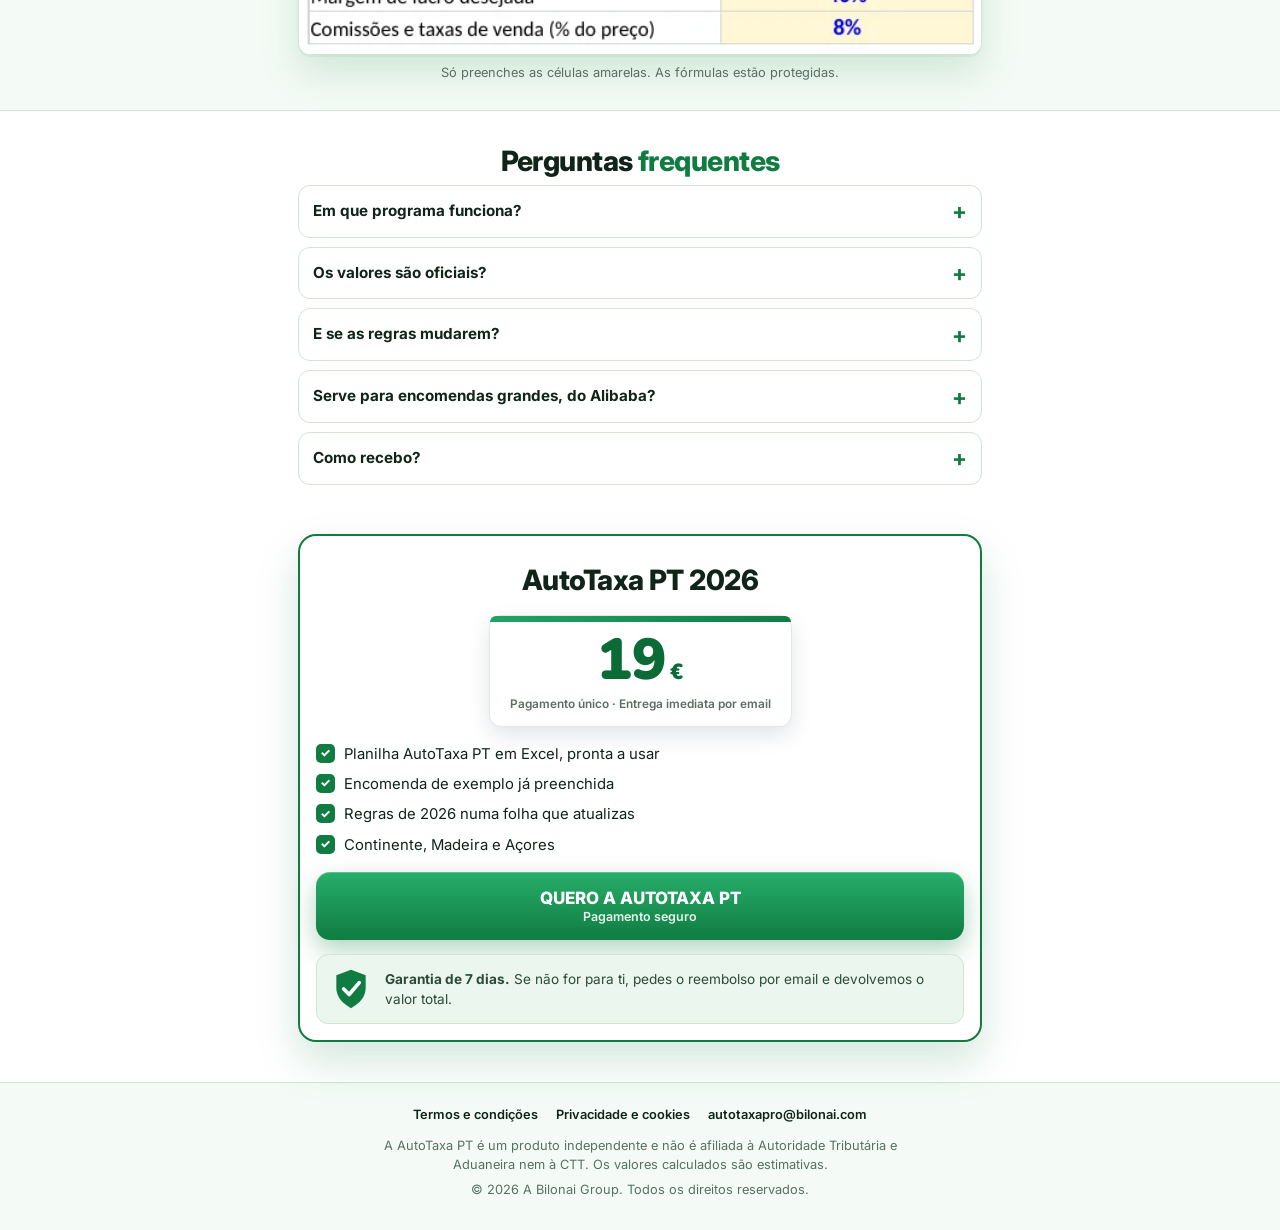
==== commit 08f88d2a: "Add files via upload" ====
--- a/index.html
+++ b/index.html
@@ -22,6 +22,7 @@
   <p class="sub">Planilha para quem revende: direitos, IVA e manuseamento da CTT calculados por produto, e o preço mínimo de venda para não perderes dinheiro.</p>
   <a class="btn" data-checkout="pro" href="#oferta">QUERO A AUTOTAXA PT · <b class="px">19 €</b><span>Pagamento único · Entrega imediata por email</span></a>
   <p class="trust"><span><i>✔</i>Garantia de 7 dias</span><span><i>✔</i>Excel e Google Sheets</span><span><i>✔</i>Continente, Madeira e Açores</span></p>
+  <figure class="vsl" id="vsl"><video id="vslVideo" preload="none" playsinline poster="assets/video/vsl-capa.webp" width="720" height="720"><source src="assets/video/vsl.mp4" type="video/mp4"></video><button class="vsl-play" id="vslPlay" type="button" aria-label="Ver o vídeo (1 minuto)"><span>▶</span><b>Vê em 1 minuto</b></button></figure>
   <img class="pack" src="assets/img/caixa.webp" width="300" height="450" alt="Caixa da planilha AutoTaxa PT 2026" loading="eager">
   <figure class="win"><div class="win-bar"><svg viewBox="0 0 16 16" aria-hidden="true"><rect x="1" y="1" width="14" height="14" rx="2" fill="#fff" fill-opacity=".95"/><path d="M1 6h14M1 11h14M6 1v14M11 1v14" stroke="#107c41" stroke-width="1.1"/></svg><span>AutoTaxa_PT_2026.xlsx</span><b>Calculadora</b></div><img src="assets/img/resumo.webp" width="520" height="328" alt="Resumo da planilha AutoTaxa PT: mercadoria, direitos, IVA, manuseamento e custo real da encomenda" loading="eager"></figure>
   <div class="stats" aria-label="Exemplo da planilha">
--- a/pro.css
+++ b/pro.css
@@ -175,3 +175,11 @@
 .legal-page ul{padding-left:18px}
 
 .pack{display:block;width:min(300px,72%);height:auto;margin:18px auto 0;filter:drop-shadow(0 18px 18px rgba(16,36,26,.28));-webkit-user-drag:none;pointer-events:none}
+
+.vsl{position:relative;width:min(100%,520px);aspect-ratio:1/1;margin:20px auto 0;border-radius:18px;overflow:hidden;background:#07161c;box-shadow:0 18px 40px rgba(16,36,26,.28)}
+.vsl video{display:block;width:100%;height:100%;object-fit:cover}
+.vsl-play{position:absolute;inset:0;border:0;background:linear-gradient(180deg,rgba(0,0,0,0) 45%,rgba(0,0,0,.55));display:flex;flex-direction:column;align-items:center;justify-content:flex-end;padding-bottom:22px;gap:8px;color:#fff;cursor:pointer;font-family:inherit}
+.vsl-play span{width:68px;height:68px;border-radius:50%;background:#22c55e;display:flex;align-items:center;justify-content:center;font-size:28px;padding-left:5px;box-shadow:0 0 0 10px rgba(34,197,94,.3);animation:vp 1.6s ease-in-out infinite}
+.vsl-play b{font-size:1.05rem;font-weight:800;text-shadow:0 2px 8px rgba(0,0,0,.6)}
+.vsl.on .vsl-play{display:none}
+@keyframes vp{50%{transform:scale(1.08)}}
